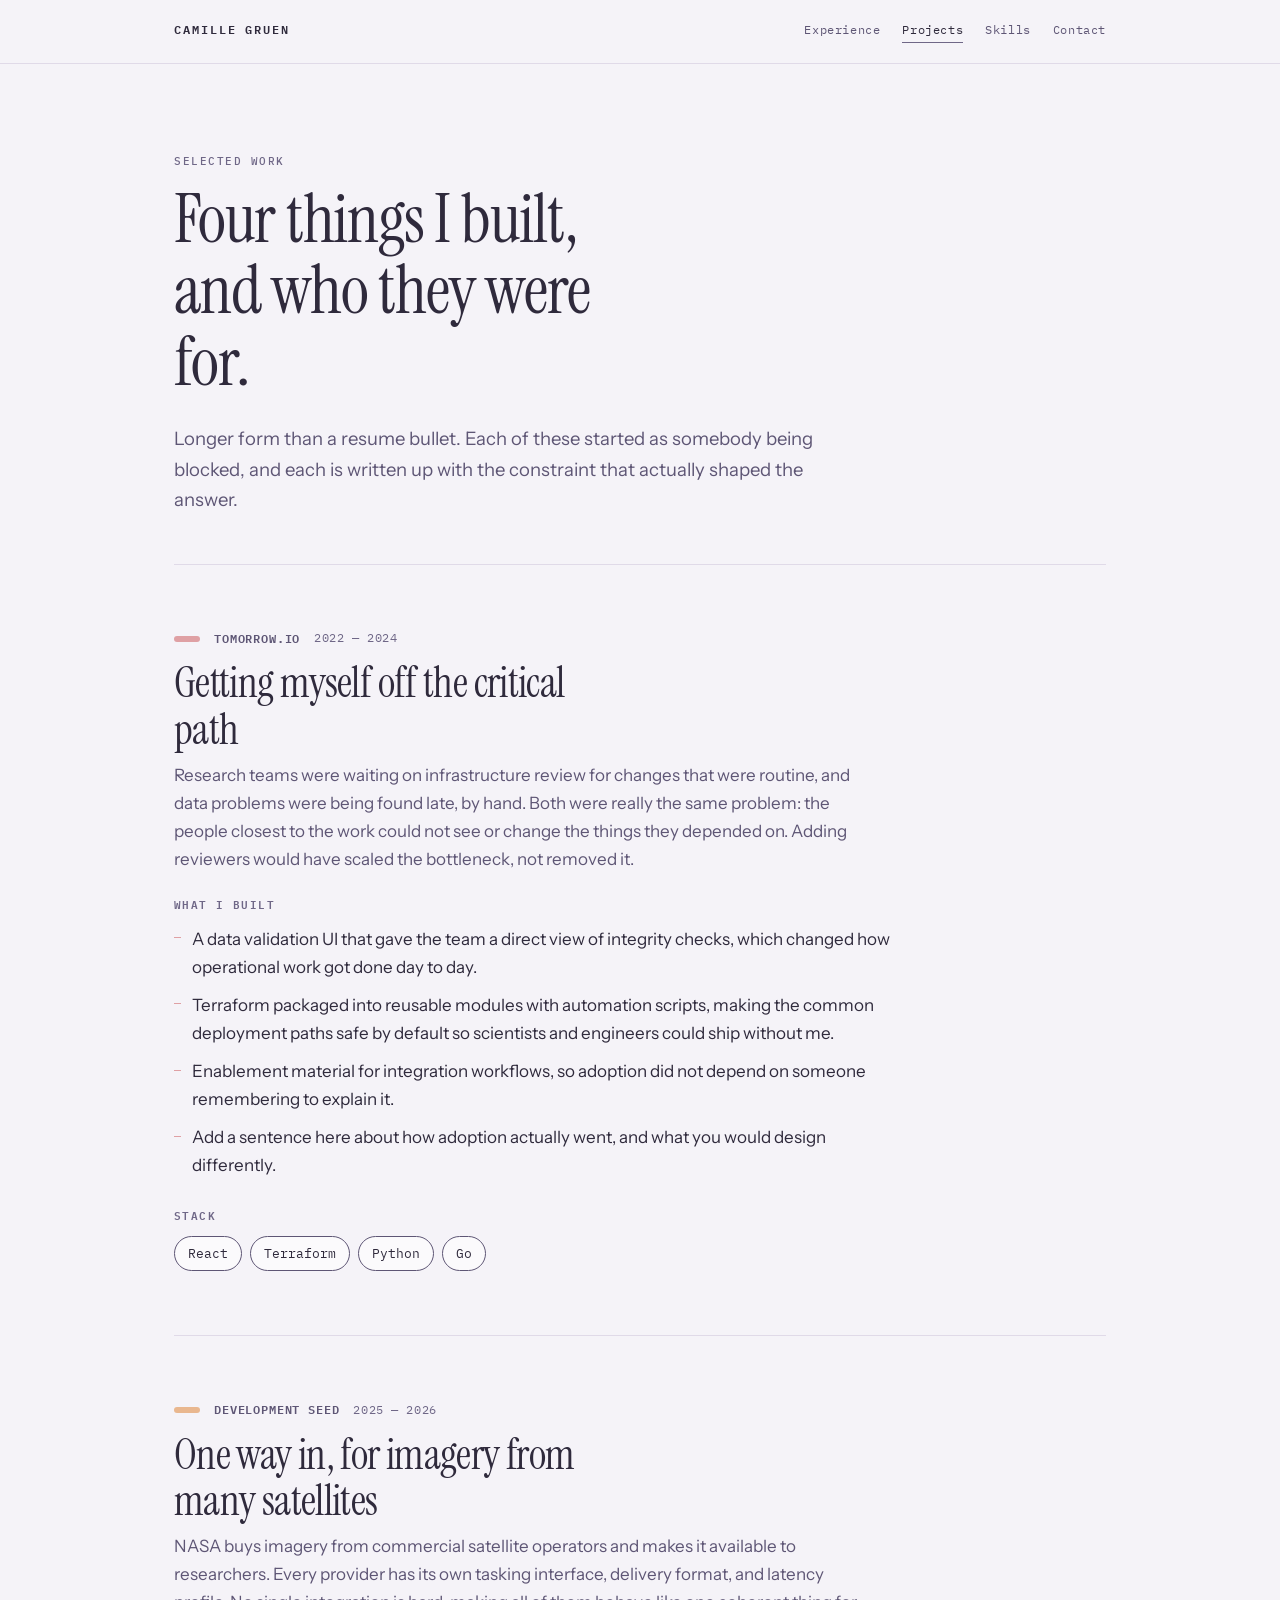
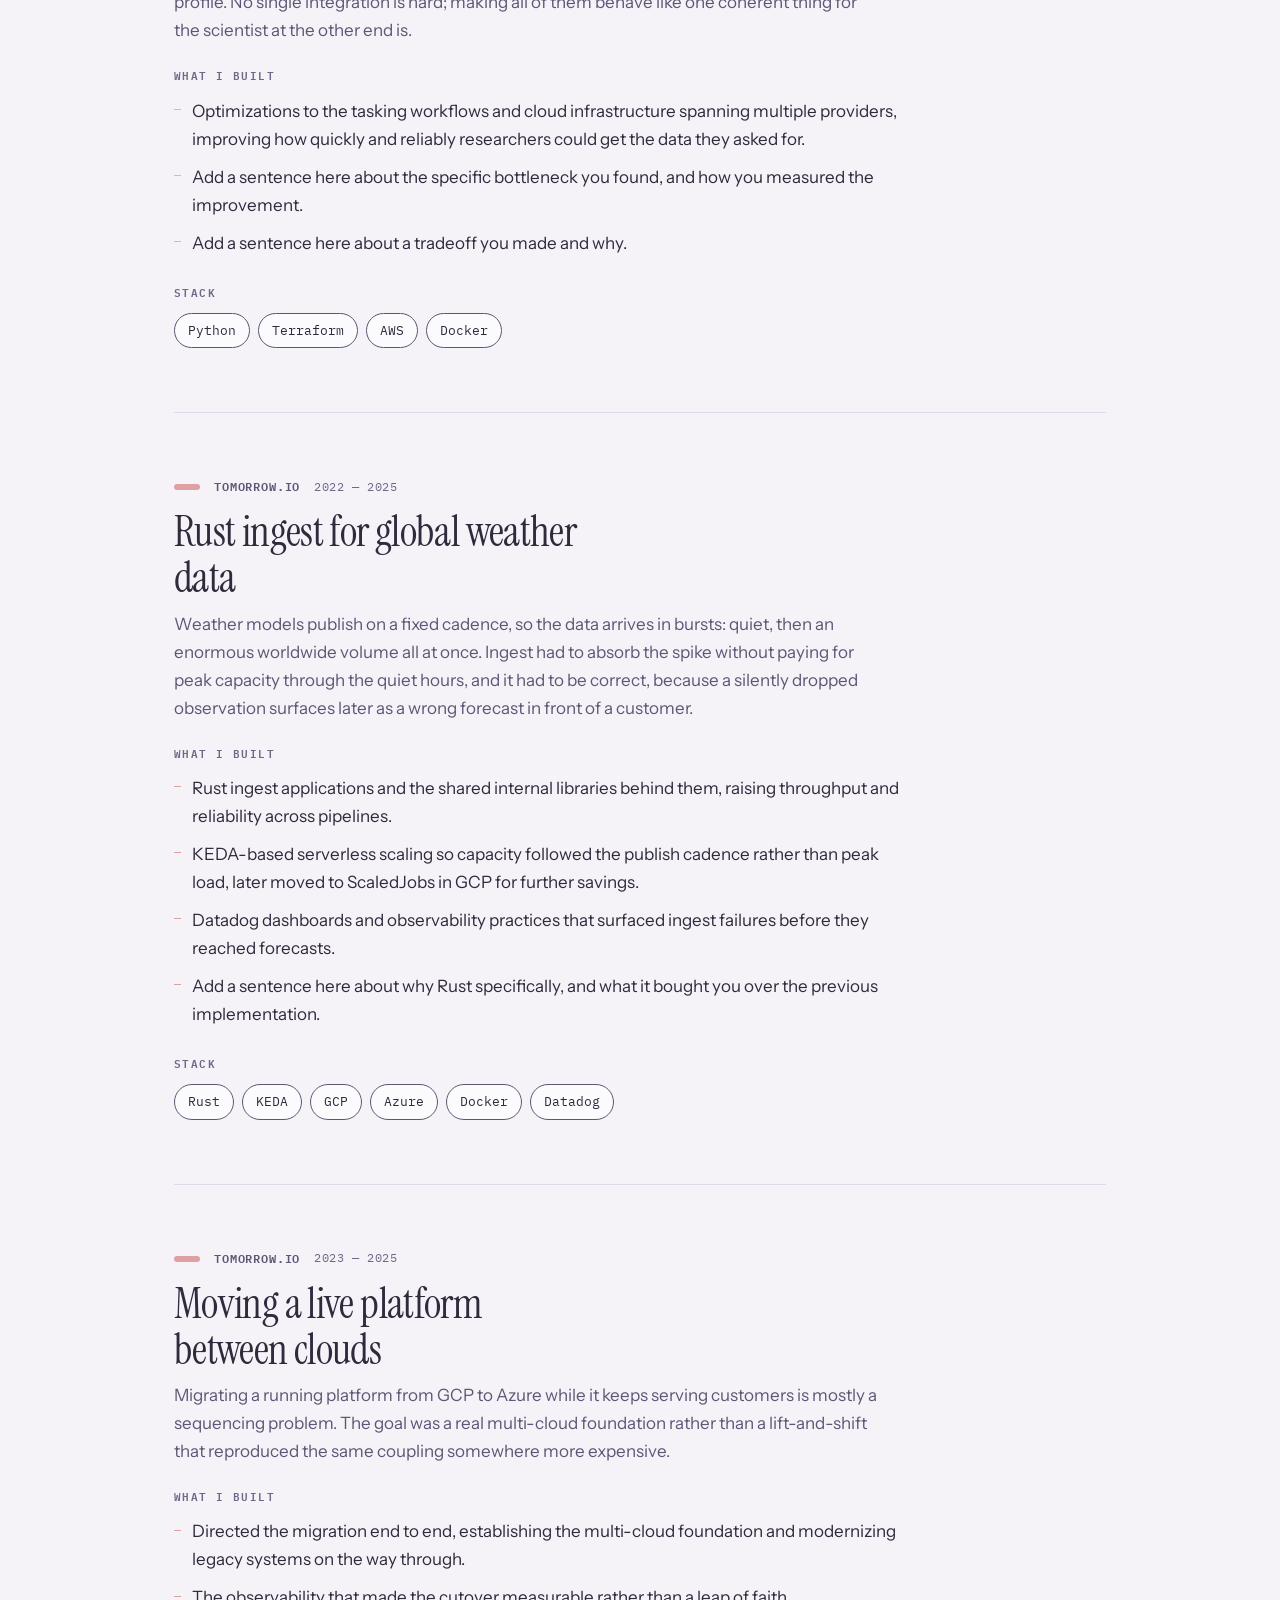
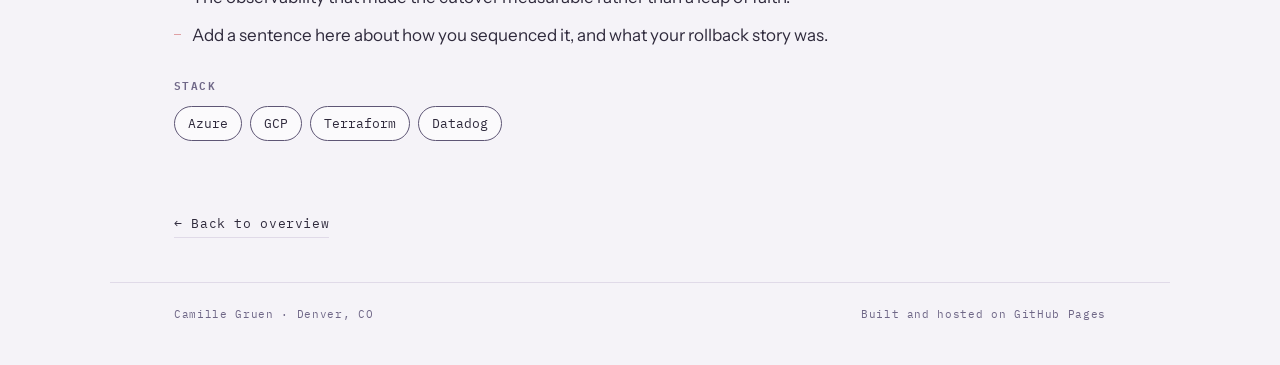
==== projects.html @ 2273c539 "add professional website" ====
<!DOCTYPE html>
<html lang="en">
<head>
<meta charset="utf-8">
<meta name="viewport" content="width=device-width, initial-scale=1">
<title>Selected work — Camille Gruen</title>
<meta name="description" content="Four things I built: internal tools, satellite data access, Rust ingest, and a live multi-cloud migration.">
<meta name="author" content="Camille Gruen">
<meta property="og:title" content="Selected work — Camille Gruen">
<meta property="og:description" content="Four things I built, and who they were for.">
<link rel="preconnect" href="https://fonts.googleapis.com">
<link rel="preconnect" href="https://fonts.gstatic.com" crossorigin>
<link href="https://fonts.googleapis.com/css2?family=IBM+Plex+Mono:wght@400;500;600&family=Instrument+Sans:ital,wght@0,400;0,500;0,600;1,400&family=Instrument+Serif:ital@0;1&display=swap" rel="stylesheet">
<link rel="icon" href="data:image/svg+xml,<svg xmlns='http://www.w3.org/2000/svg' viewBox='0 0 32 32'><rect width='32' height='32' rx='6' fill='%23F5F3F8'/><rect x='5' y='19' width='4' height='8' rx='1.5' fill='%233F4A7E'/><rect x='10' y='15' width='4' height='12' rx='1.5' fill='%237B7FB0'/><rect x='15' y='17' width='4' height='10' rx='1.5' fill='%23B492B8'/><rect x='20' y='9' width='4' height='18' rx='1.5' fill='%23DFA0A4'/><rect x='25' y='5' width='3' height='22' rx='1.5' fill='%23E9B78F'/></svg>">
<link rel="stylesheet" href="style.css">
</head>

<body>
<a class="skip" href="#main">Skip to content</a>

<header class="masthead">
  <div class="wrap">
    <a class="mark" href="index.html">Camille Gruen</a>
    <nav aria-label="Sections">
      <a href="index.html#experience">Experience</a>
      <a href="projects.html" aria-current="page">Projects</a>
      <a href="index.html#skills">Skills</a>
      <a href="index.html#contact">Contact</a>
    </nav>
  </div>
</header>

<main id="main">

  <section class="page-head wrap">
    <p class="eyebrow">Selected work</p>
    <h1>Four things I built, and who they were for.</h1>
    <p class="standfirst">
      Longer form than a resume bullet. Each of these started as somebody being blocked,
      and each is written up with the constraint that actually shaped the answer.
    </p>
  </section>

  <div class="wrap">
    <ol class="projects">

      <li class="project rise" style="--node:var(--r4)">
        <div class="project-top">
          <span class="era" aria-hidden="true"></span>
          <span class="co-name">Tomorrow.io</span>
          <span class="meta" style="margin:0">2022 — 2024</span>
        </div>
        <h2>Getting myself off the critical path</h2>
        <p class="context">
          Research teams were waiting on infrastructure review for changes that were routine, and
          data problems were being found late, by hand. Both were really the same problem: the
          people closest to the work could not see or change the things they depended on. Adding
          reviewers would have scaled the bottleneck, not removed it.
        </p>
        <h3>What I built</h3>
        <ul class="did">
          <li>A data validation UI that gave the team a direct view of integrity checks, which changed how operational work got done day to day.</li>
          <li>Terraform packaged into reusable modules with automation scripts, making the common deployment paths safe by default so scientists and engineers could ship without me.</li>
          <li>Enablement material for integration workflows, so adoption did not depend on someone remembering to explain it.</li>
          <li>Add a sentence here about how adoption actually went, and what you would design differently.</li>
        </ul>
        <h3>Stack</h3>
        <ul class="chips">
          <li>React</li><li>Terraform</li><li>Python</li><li>Go</li>
        </ul>
      </li>

      <li class="project rise" style="--node:var(--r5)">
        <div class="project-top">
          <span class="era" aria-hidden="true"></span>
          <span class="co-name">Development Seed</span>
          <span class="meta" style="margin:0">2025 — 2026</span>
        </div>
        <h2>One way in, for imagery from many satellites</h2>
        <p class="context">
          NASA buys imagery from commercial satellite operators and makes it available to
          researchers. Every provider has its own tasking interface, delivery format, and latency
          profile. No single integration is hard; making all of them behave like one coherent
          thing for the scientist at the other end is.
        </p>
        <h3>What I built</h3>
        <ul class="did">
          <li>Optimizations to the tasking workflows and cloud infrastructure spanning multiple providers, improving how quickly and reliably researchers could get the data they asked for.</li>
          <li>Add a sentence here about the specific bottleneck you found, and how you measured the improvement.</li>
          <li>Add a sentence here about a tradeoff you made and why.</li>
        </ul>
        <h3>Stack</h3>
        <ul class="chips">
          <li>Python</li><li>Terraform</li><li>AWS</li><li>Docker</li>
        </ul>
      </li>

      <li class="project rise" style="--node:var(--r4)">
        <div class="project-top">
          <span class="era" aria-hidden="true"></span>
          <span class="co-name">Tomorrow.io</span>
          <span class="meta" style="margin:0">2022 — 2025</span>
        </div>
        <h2>Rust ingest for global weather data</h2>
        <p class="context">
          Weather models publish on a fixed cadence, so the data arrives in bursts: quiet, then an
          enormous worldwide volume all at once. Ingest had to absorb the spike without paying for
          peak capacity through the quiet hours, and it had to be correct, because a silently
          dropped observation surfaces later as a wrong forecast in front of a customer.
        </p>
        <h3>What I built</h3>
        <ul class="did">
          <li>Rust ingest applications and the shared internal libraries behind them, raising throughput and reliability across pipelines.</li>
          <li>KEDA-based serverless scaling so capacity followed the publish cadence rather than peak load, later moved to ScaledJobs in GCP for further savings.</li>
          <li>Datadog dashboards and observability practices that surfaced ingest failures before they reached forecasts.</li>
          <li>Add a sentence here about why Rust specifically, and what it bought you over the previous implementation.</li>
        </ul>
        <h3>Stack</h3>
        <ul class="chips">
          <li>Rust</li><li>KEDA</li><li>GCP</li><li>Azure</li><li>Docker</li><li>Datadog</li>
        </ul>
      </li>

      <li class="project rise" style="--node:var(--r4)">
        <div class="project-top">
          <span class="era" aria-hidden="true"></span>
          <span class="co-name">Tomorrow.io</span>
          <span class="meta" style="margin:0">2023 — 2025</span>
        </div>
        <h2>Moving a live platform between clouds</h2>
        <p class="context">
          Migrating a running platform from GCP to Azure while it keeps serving customers is
          mostly a sequencing problem. The goal was a real multi-cloud foundation rather than a
          lift-and-shift that reproduced the same coupling somewhere more expensive.
        </p>
        <h3>What I built</h3>
        <ul class="did">
          <li>Directed the migration end to end, establishing the multi-cloud foundation and modernizing legacy systems on the way through.</li>
          <li>The observability that made the cutover measurable rather than a leap of faith.</li>
          <li>Add a sentence here about how you sequenced it, and what your rollback story was.</li>
        </ul>
        <h3>Stack</h3>
        <ul class="chips">
          <li>Azure</li><li>GCP</li><li>Terraform</li><li>Datadog</li>
        </ul>
      </li>

    </ol>
  </div>

  <div class="wrap">
    <a class="backlink" href="index.html">&larr; Back to overview</a>
  </div>

</main>

<footer class="wrap colophon">
  <span>Camille Gruen · Denver, CO</span>
  <span>Built and hosted on GitHub Pages</span>
</footer>

<script>
(function () {
  var reduce = window.matchMedia('(prefers-reduced-motion: reduce)').matches;
  var items = document.querySelectorAll('.rise');
  if (reduce || !('IntersectionObserver' in window)) {
    items.forEach(function (el) { el.classList.add('in'); });
    return;
  }
  var io = new IntersectionObserver(function (entries) {
    entries.forEach(function (entry) {
      if (entry.isIntersecting) {
        entry.target.classList.add('in');
        io.unobserve(entry.target);
      }
    });
  }, { rootMargin: '0px 0px -8% 0px', threshold: 0.05 });
  items.forEach(function (el) { io.observe(el); });
})();
</script>
</body>
</html>
---- style.css ----
/* Camille Gruen — shared styles
   Palette: Earth's limb at dawn from orbit. Indigo → periwinkle → mauve → rose → haze.
   The ramp still encodes era: r1 is 2018, r5 is now. */

:root{
  --paper:      #F5F3F8;
  --paper-lift: #FBFAFC;
  --tint:       #F1E9EF;
  --ink:        #2F2A3C;
  --ink-2:      #5E5675;
  --ink-3:      #6F6787;
  --rule:       #E0DAE8;
  --accent:     #B0688A;

  --r1: #3F4A7E;
  --r2: #7B7FB0;
  --r3: #B492B8;
  --r4: #DFA0A4;
  --r5: #E9B78F;

  --display: "Instrument Serif", Georgia, serif;
  --body:    "Instrument Sans", ui-sans-serif, system-ui, sans-serif;
  --mono:    "IBM Plex Mono", ui-monospace, "SF Mono", monospace;

  --gut: clamp(20px, 5vw, 64px);
  --maxw: 1060px;
}

*,*::before,*::after{ box-sizing:border-box; }
html{ -webkit-text-size-adjust:100%; scroll-behavior:smooth; }

body{
  margin:0;
  background:var(--paper);
  color:var(--ink);
  font-family:var(--body);
  font-size:clamp(15px,0.55vw + 13.5px,17px);
  line-height:1.65;
  -webkit-font-smoothing:antialiased;
}

a{ color:inherit; }

.wrap{
  max-width:var(--maxw);
  margin:0 auto;
  padding-inline:var(--gut);
}

.eyebrow{
  font-family:var(--mono);
  font-size:11px;
  font-weight:500;
  letter-spacing:.14em;
  text-transform:uppercase;
  color:var(--ink-3);
  margin:0;
}

/* ── Masthead ─────────────────────────────────── */
.masthead{ border-bottom:1px solid var(--rule); }
.masthead .wrap{
  display:flex;
  flex-wrap:wrap;
  gap:8px 24px;
  align-items:baseline;
  justify-content:space-between;
  padding-block:20px;
}
.mark{
  font-family:var(--mono);
  font-size:12px;
  font-weight:600;
  letter-spacing:.16em;
  text-transform:uppercase;
  text-decoration:none;
}
.masthead nav{
  display:flex;
  gap:22px;
  font-family:var(--mono);
  font-size:12px;
  letter-spacing:.05em;
}
.masthead nav a{
  color:var(--ink-2);
  text-decoration:none;
  padding-bottom:2px;
  border-bottom:1px solid transparent;
  transition:color .15s, border-color .15s;
}
.masthead nav a:hover,
.masthead nav a:focus-visible{ color:var(--ink); border-bottom-color:var(--accent); }
.masthead nav a[aria-current="page"]{ color:var(--ink); border-bottom-color:var(--ink-3); }

/* ── Hero ─────────────────────────────────────── */
.hero{ padding-block:clamp(48px,9vw,100px) clamp(36px,6vw,60px); }

.available{
  display:inline-flex;
  align-items:center;
  gap:9px;
  font-family:var(--mono);
  font-size:11.5px;
  letter-spacing:.09em;
  text-transform:uppercase;
  color:var(--ink-2);
  background:var(--paper-lift);
  border:1px solid var(--rule);
  border-radius:100px;
  padding:6px 14px 6px 11px;
  margin:0 0 26px;
}
.available .dot{
  width:7px; height:7px;
  border-radius:50%;
  background:var(--accent);
  flex:none;
}

.hero h1{
  font-family:var(--display);
  font-weight:400;
  font-size:clamp(38px,7vw,76px);
  line-height:1.04;
  letter-spacing:-.018em;
  margin:0;
  max-width:15ch;
  text-wrap:balance;
}
.hero h1 em{ font-style:italic; }

.standfirst{
  margin:26px 0 0;
  max-width:56ch;
  font-size:clamp(16px,0.6vw + 14.6px,18.5px);
  color:var(--ink-2);
}
.standfirst strong{ color:var(--ink); font-weight:600; }

/* ── Speaking billing ─────────────────────────── */
.billing{
  margin-top:clamp(40px,6vw,64px);
  background:var(--tint);
  border-radius:14px;
  padding:clamp(24px,3.4vw,38px);
  display:grid;
  grid-template-columns:1fr auto;
  gap:28px 40px;
  align-items:start;
}
.billing-main{ min-width:0; }
.billing .eyebrow{ color:var(--accent); margin-bottom:14px; }

.billing h2{
  font-family:var(--display);
  font-weight:400;
  font-size:clamp(26px,3.1vw,38px);
  line-height:1.14;
  letter-spacing:-.012em;
  margin:0 0 10px;
  max-width:24ch;
}
.billing .where{
  font-family:var(--mono);
  font-size:12px;
  letter-spacing:.05em;
  color:var(--ink-2);
  margin:0;
}
.billing .conf-link{
  display:inline-block;
  margin-top:16px;
  font-family:var(--mono);
  font-size:12.5px;
  letter-spacing:.04em;
  text-decoration:none;
  border-bottom:1px solid rgba(176,104,138,.45);
  padding-bottom:3px;
  transition:border-color .15s;
}
.billing .conf-link:hover,
.billing .conf-link:focus-visible{ border-bottom-color:var(--accent); }

.billing-date{
  text-align:right;
  border-left:1px solid rgba(176,104,138,.28);
  padding-left:36px;
}
.billing-date .day{
  font-family:var(--display);
  font-size:clamp(34px,4.4vw,54px);
  line-height:1;
  letter-spacing:-.02em;
  display:block;
}
.billing-date .mon{
  font-family:var(--mono);
  font-size:11.5px;
  letter-spacing:.14em;
  text-transform:uppercase;
  color:var(--ink-2);
  display:block;
  margin-top:9px;
}

@media (max-width:720px){
  .billing{ grid-template-columns:1fr; }
  .billing-date{
    text-align:left;
    border-left:0;
    border-top:1px solid rgba(176,104,138,.28);
    padding-left:0;
    padding-top:22px;
  }
}

/* ── Sections ─────────────────────────────────── */
.section{
  padding-block:clamp(46px,7vw,84px);
  border-top:1px solid var(--rule);
}
.section-label{
  font-family:var(--mono);
  font-size:11px;
  font-weight:600;
  letter-spacing:.16em;
  text-transform:uppercase;
  color:var(--ink-2);
  margin:0 0 clamp(28px,4vw,44px);
  display:flex;
  align-items:center;
  gap:10px;
}
.section-label::before{
  content:"";
  width:8px; height:8px;
  border-radius:50%;
  background:var(--accent);
  flex:none;
}

/* ── Experience ───────────────────────────────── */
.roles{ list-style:none; margin:0; padding:0; }

.role{
  position:relative;
  padding-left:34px;
  padding-bottom:clamp(34px,5vw,54px);
}
.role::before{
  content:"";
  position:absolute;
  left:5px; top:13px; bottom:0;
  width:1px;
  background:var(--rule);
}
.role:last-child{ padding-bottom:0; }
.role:last-child::before{ display:none; }
.role::after{
  content:"";
  position:absolute;
  left:0; top:8px;
  width:11px; height:11px;
  border-radius:50%;
  background:var(--node,var(--ink));
}

.role-top{
  display:flex;
  flex-wrap:wrap;
  align-items:baseline;
  gap:2px 14px;
  margin-bottom:3px;
}
.role h3{
  font-family:var(--display);
  font-weight:400;
  font-size:clamp(23px,1.7vw + 18px,32px);
  letter-spacing:-.01em;
  line-height:1.15;
  margin:0;
}
.co-name{
  font-family:var(--mono);
  font-size:12px;
  font-weight:600;
  letter-spacing:.07em;
  text-transform:uppercase;
  color:var(--ink-2);
}
.meta{
  font-family:var(--mono);
  font-size:11.5px;
  letter-spacing:.05em;
  color:var(--ink-3);
  margin:0 0 13px;
}
.about{
  margin:0 0 17px;
  max-width:62ch;
  font-size:15px;
  color:var(--ink-2);
  font-style:italic;
}
.role ul{ margin:0; padding:0; list-style:none; max-width:66ch; }
.role ul li{
  position:relative;
  padding-left:18px;
  margin-bottom:10px;
}
.role ul li::before{
  content:"";
  position:absolute;
  left:0; top:.72em;
  width:7px; height:1px;
  background:var(--node,var(--ink-3));
}

.promo{
  display:flex;
  align-items:center;
  gap:12px;
  margin:26px 0 20px;
  font-family:var(--mono);
  font-size:11px;
  letter-spacing:.11em;
  text-transform:uppercase;
  color:var(--ink-2);
}
.promo::after{ content:""; flex:1; height:1px; background:var(--rule); }
.promo .arrow{ color:var(--accent); font-size:13px; line-height:1; }

.subrole h4{
  font-family:var(--display);
  font-weight:400;
  font-size:20px;
  margin:0 0 2px;
}

/* ── Skills ───────────────────────────────────── */
.tier + .tier{ margin-top:34px; }
.tier-name{
  font-family:var(--mono);
  font-size:11px;
  letter-spacing:.12em;
  text-transform:uppercase;
  color:var(--ink-3);
  margin:0 0 15px;
}
.chips{ display:flex; flex-wrap:wrap; gap:8px; list-style:none; margin:0; padding:0; }
.chips li{
  font-family:var(--mono);
  font-size:13px;
  padding:6px 13px;
  border-radius:100px;
  border:1px solid var(--ink-2);
  background:var(--paper-lift);
}
.chips.soft li{
  border-color:var(--rule);
  color:var(--ink-2);
  background:transparent;
}

/* ── Facts ────────────────────────────────────── */
.facts{
  display:grid;
  grid-template-columns:repeat(auto-fit,minmax(230px,1fr));
  gap:clamp(28px,4vw,48px);
}
.fact h3{
  font-family:var(--mono);
  font-size:11px;
  font-weight:600;
  letter-spacing:.12em;
  text-transform:uppercase;
  color:var(--ink-3);
  margin:0 0 11px;
}
.fact p{ margin:0 0 4px; }
.fact .sub{ color:var(--ink-2); font-size:14.5px; }

/* ── Contact ──────────────────────────────────── */
.contact h2{
  font-family:var(--display);
  font-weight:400;
  font-size:clamp(30px,4.4vw,50px);
  letter-spacing:-.015em;
  line-height:1.1;
  margin:0 0 28px;
  max-width:17ch;
}
.links{ display:flex; flex-wrap:wrap; gap:12px 30px; list-style:none; margin:0; padding:0; }
.links a{
  font-family:var(--mono);
  font-size:14px;
  text-decoration:none;
  border-bottom:1px solid var(--rule);
  padding-bottom:3px;
  transition:border-color .15s;
}
.links a:hover,
.links a:focus-visible{ border-bottom-color:var(--accent); }

.colophon{
  border-top:1px solid var(--rule);
  padding-block:22px 42px;
  font-family:var(--mono);
  font-size:11px;
  letter-spacing:.06em;
  color:var(--ink-3);
  display:flex;
  flex-wrap:wrap;
  gap:6px 20px;
  justify-content:space-between;
}

/* ── Projects page ────────────────────────────── */
.page-head{ padding-block:clamp(44px,8vw,88px) clamp(28px,4vw,48px); }
.page-head h1{
  font-family:var(--display);
  font-weight:400;
  font-size:clamp(38px,6.4vw,68px);
  line-height:1.05;
  letter-spacing:-.018em;
  margin:14px 0 0;
  max-width:16ch;
}

.projects{ list-style:none; margin:0; padding:0; }

.project{
  padding-block:clamp(40px,5.5vw,64px);
  border-top:1px solid var(--rule);
}
.project-top{
  display:flex;
  flex-wrap:wrap;
  align-items:center;
  gap:8px 14px;
  margin-bottom:12px;
}
.project .era{
  width:26px; height:6px;
  border-radius:3px;
  background:var(--node,var(--ink-3));
  flex:none;
}
.project h2{
  font-family:var(--display);
  font-weight:400;
  font-size:clamp(26px,2.6vw + 16px,42px);
  line-height:1.1;
  letter-spacing:-.015em;
  margin:0 0 8px;
  max-width:22ch;
}
.project .context{
  margin:0 0 22px;
  max-width:64ch;
  color:var(--ink-2);
}
.project h3{
  font-family:var(--mono);
  font-size:11px;
  font-weight:600;
  letter-spacing:.13em;
  text-transform:uppercase;
  color:var(--ink-3);
  margin:0 0 12px;
}
.project ul.did{ list-style:none; margin:0 0 26px; padding:0; max-width:66ch; }
.project ul.did li{
  position:relative;
  padding-left:18px;
  margin-bottom:10px;
}
.project ul.did li::before{
  content:"";
  position:absolute;
  left:0; top:.72em;
  width:7px; height:1px;
  background:var(--node,var(--ink-3));
}

.backlink{
  display:inline-block;
  font-family:var(--mono);
  font-size:12.5px;
  letter-spacing:.05em;
  text-decoration:none;
  border-bottom:1px solid var(--rule);
  padding-bottom:3px;
  margin-block:8px 44px;
  transition:border-color .15s;
}
.backlink:hover,
.backlink:focus-visible{ border-bottom-color:var(--accent); }

/* ── Accessibility & motion ───────────────────── */
:focus-visible{ outline:2px solid var(--accent); outline-offset:3px; }

.skip{
  position:absolute; left:-9999px;
  background:var(--ink); color:var(--paper);
  font-family:var(--mono); font-size:13px;
  padding:10px 16px; border-radius:6px; z-index:10;
}
.skip:focus{ left:var(--gut); top:10px; }

.rise{ opacity:0; transform:translateY(14px); }
.rise.in{ opacity:1; transform:none; transition:opacity .6s ease, transform .6s ease; }

@media (prefers-reduced-motion: reduce){
  html{ scroll-behavior:auto; }
  *,*::before,*::after{ animation:none !important; transition:none !important; }
  .rise{ opacity:1 !important; transform:none !important; }
}

@media print{
  .masthead nav, .available, .backlink{ display:none; }
  body{ background:#fff; font-size:11pt; }
  .section, .project{ break-inside:avoid; }
}
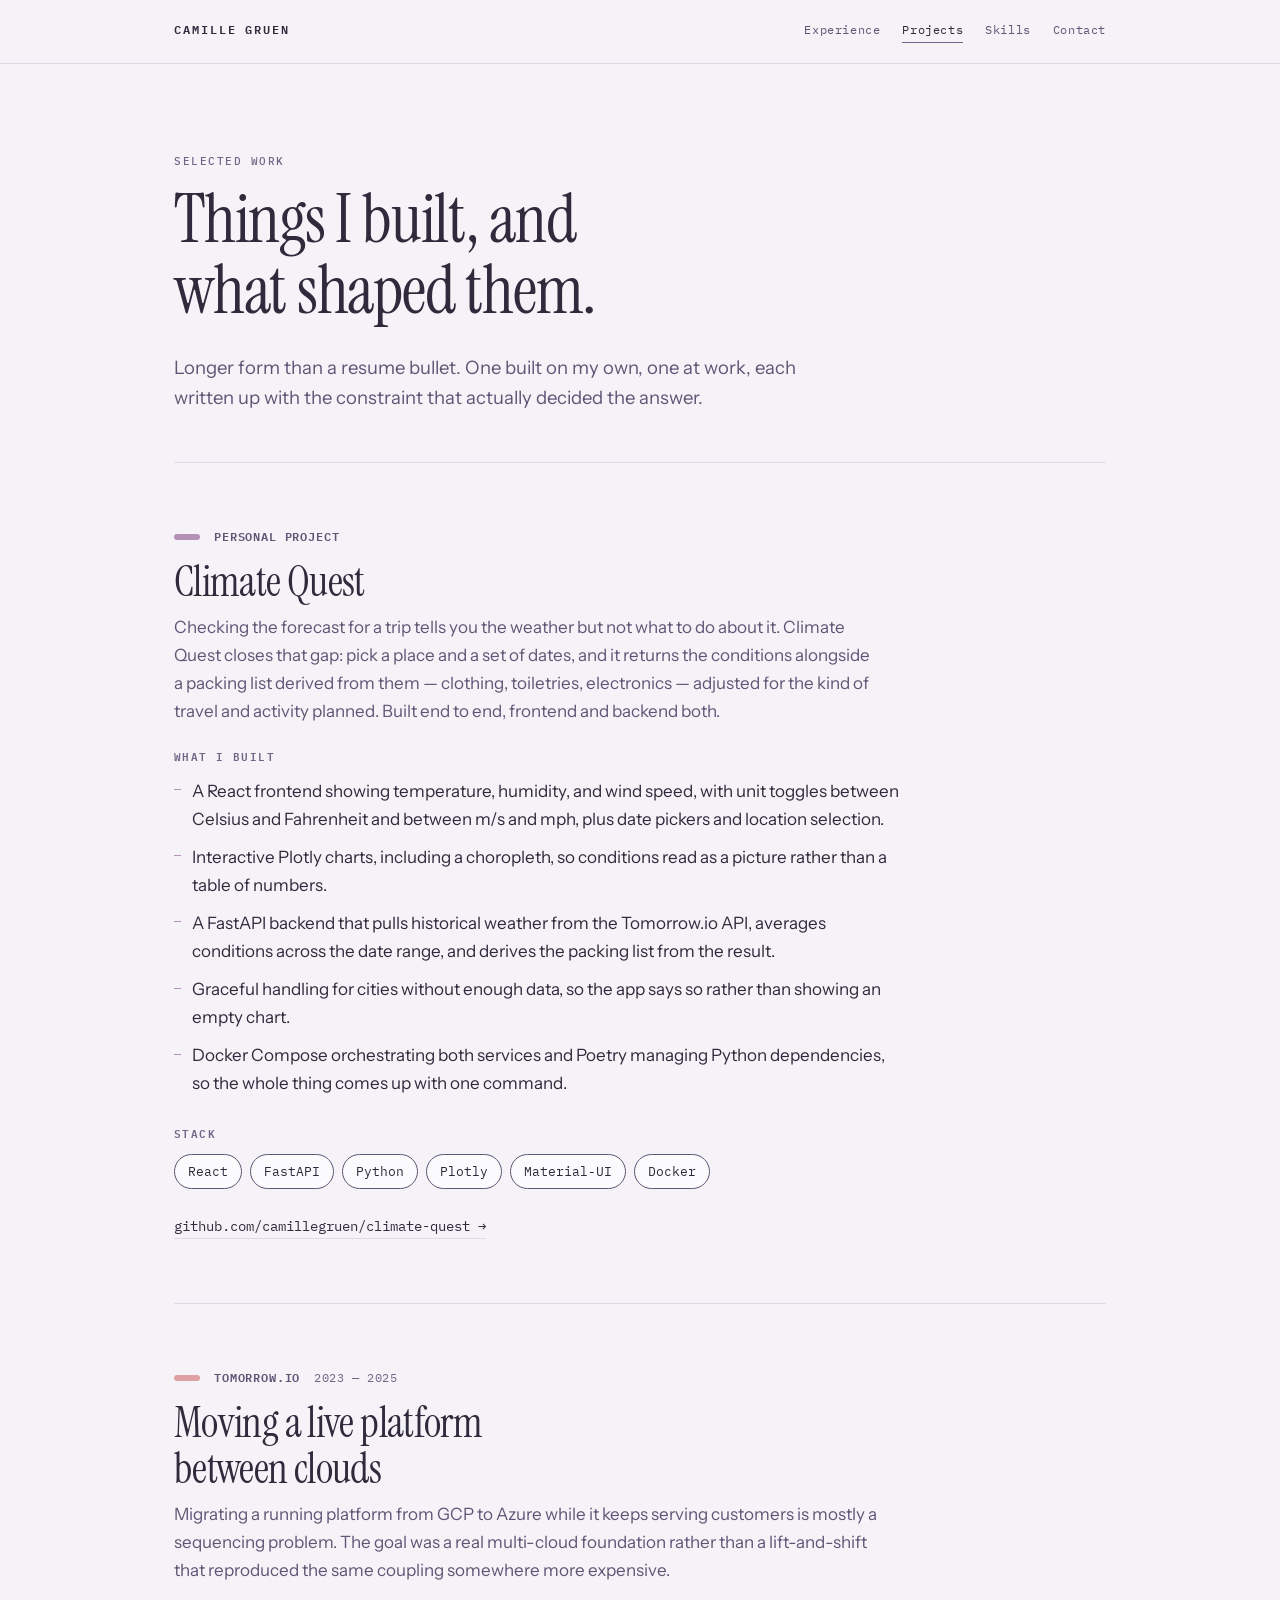
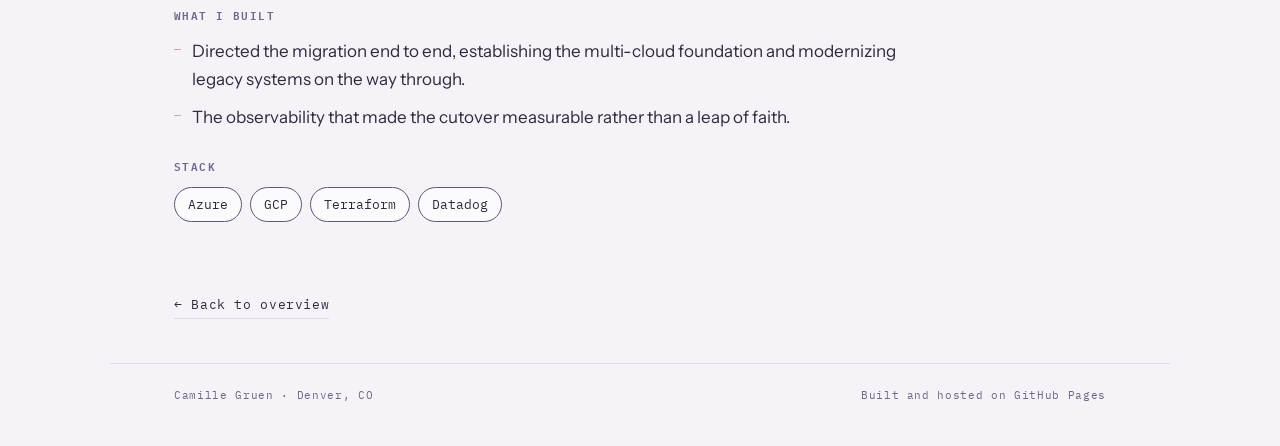
==== commit fe69216e: "update projects" ====
--- a/projects.html
+++ b/projects.html
@@ -4,14 +4,14 @@
 <meta charset="utf-8">
 <meta name="viewport" content="width=device-width, initial-scale=1">
 <title>Selected work — Camille Gruen</title>
-<meta name="description" content="Four things I built: internal tools, satellite data access, Rust ingest, and a live multi-cloud migration.">
+<meta name="description" content="Two things I built: a weather and travel-planning app, and a live multi-cloud migration.">
 <meta name="author" content="Camille Gruen">
 <meta property="og:title" content="Selected work — Camille Gruen">
-<meta property="og:description" content="Four things I built, and who they were for.">
+<meta property="og:description" content="Two things I built, and what shaped them.">
 <link rel="preconnect" href="https://fonts.googleapis.com">
 <link rel="preconnect" href="https://fonts.gstatic.com" crossorigin>
 <link href="https://fonts.googleapis.com/css2?family=IBM+Plex+Mono:wght@400;500;600&family=Instrument+Sans:ital,wght@0,400;0,500;0,600;1,400&family=Instrument+Serif:ital@0;1&display=swap" rel="stylesheet">
-<link rel="icon" href="data:image/svg+xml,<svg xmlns='http://www.w3.org/2000/svg' viewBox='0 0 32 32'><rect width='32' height='32' rx='6' fill='%23F5F3F8'/><rect x='5' y='19' width='4' height='8' rx='1.5' fill='%233F4A7E'/><rect x='10' y='15' width='4' height='12' rx='1.5' fill='%237B7FB0'/><rect x='15' y='17' width='4' height='10' rx='1.5' fill='%23B492B8'/><rect x='20' y='9' width='4' height='18' rx='1.5' fill='%23DFA0A4'/><rect x='25' y='5' width='3' height='22' rx='1.5' fill='%23E9B78F'/></svg>">
+<link rel="icon" href="favicon.svg" type="image/svg+xml">
 <link rel="stylesheet" href="style.css">
 </head>
 
@@ -34,90 +34,43 @@
 
   <section class="page-head wrap">
     <p class="eyebrow">Selected work</p>
-    <h1>Four things I built, and who they were for.</h1>
+    <h1>Things I built, and what shaped them.</h1>
     <p class="standfirst">
-      Longer form than a resume bullet. Each of these started as somebody being blocked,
-      and each is written up with the constraint that actually shaped the answer.
+      Longer form than a resume bullet. One built on my own, one at work, each written up
+      with the constraint that actually decided the answer.
     </p>
   </section>
 
   <div class="wrap">
     <ol class="projects">
 
-      <li class="project rise" style="--node:var(--r4)">
+      <li class="project rise" style="--node:var(--r3)">
         <div class="project-top">
           <span class="era" aria-hidden="true"></span>
-          <span class="co-name">Tomorrow.io</span>
-          <span class="meta" style="margin:0">2022 — 2024</span>
+          <span class="co-name">Personal project</span>
         </div>
-        <h2>Getting myself off the critical path</h2>
+        <h2>Climate Quest</h2>
         <p class="context">
-          Research teams were waiting on infrastructure review for changes that were routine, and
-          data problems were being found late, by hand. Both were really the same problem: the
-          people closest to the work could not see or change the things they depended on. Adding
-          reviewers would have scaled the bottleneck, not removed it.
+          Checking the forecast for a trip tells you the weather but not what to do about it.
+          Climate Quest closes that gap: pick a place and a set of dates, and it returns the
+          conditions alongside a packing list derived from them &mdash; clothing, toiletries,
+          electronics &mdash; adjusted for the kind of travel and activity planned. Built end
+          to end, frontend and backend both.
         </p>
         <h3>What I built</h3>
         <ul class="did">
-          <li>A data validation UI that gave the team a direct view of integrity checks, which changed how operational work got done day to day.</li>
-          <li>Terraform packaged into reusable modules with automation scripts, making the common deployment paths safe by default so scientists and engineers could ship without me.</li>
-          <li>Enablement material for integration workflows, so adoption did not depend on someone remembering to explain it.</li>
-          <li>Add a sentence here about how adoption actually went, and what you would design differently.</li>
+          <li>A React frontend showing temperature, humidity, and wind speed, with unit toggles between Celsius and Fahrenheit and between m/s and mph, plus date pickers and location selection.</li>
+          <li>Interactive Plotly charts, including a choropleth, so conditions read as a picture rather than a table of numbers.</li>
+          <li>A FastAPI backend that pulls historical weather from the Tomorrow.io API, averages conditions across the date range, and derives the packing list from the result.</li>
+          <li>Graceful handling for cities without enough data, so the app says so rather than showing an empty chart.</li>
+          <li>Docker Compose orchestrating both services and Poetry managing Python dependencies, so the whole thing comes up with one command.</li>
         </ul>
         <h3>Stack</h3>
         <ul class="chips">
-          <li>React</li><li>Terraform</li><li>Python</li><li>Go</li>
+          <li>React</li><li>FastAPI</li><li>Python</li><li>Plotly</li><li>Material-UI</li><li>Docker</li>
         </ul>
-      </li>
-
-      <li class="project rise" style="--node:var(--r5)">
-        <div class="project-top">
-          <span class="era" aria-hidden="true"></span>
-          <span class="co-name">Development Seed</span>
-          <span class="meta" style="margin:0">2025 — 2026</span>
-        </div>
-        <h2>One way in, for imagery from many satellites</h2>
-        <p class="context">
-          NASA buys imagery from commercial satellite operators and makes it available to
-          researchers. Every provider has its own tasking interface, delivery format, and latency
-          profile. No single integration is hard; making all of them behave like one coherent
-          thing for the scientist at the other end is.
-        </p>
-        <h3>What I built</h3>
-        <ul class="did">
-          <li>Optimizations to the tasking workflows and cloud infrastructure spanning multiple providers, improving how quickly and reliably researchers could get the data they asked for.</li>
-          <li>Add a sentence here about the specific bottleneck you found, and how you measured the improvement.</li>
-          <li>Add a sentence here about a tradeoff you made and why.</li>
-        </ul>
-        <h3>Stack</h3>
-        <ul class="chips">
-          <li>Python</li><li>Terraform</li><li>AWS</li><li>Docker</li>
-        </ul>
-      </li>
-
-      <li class="project rise" style="--node:var(--r4)">
-        <div class="project-top">
-          <span class="era" aria-hidden="true"></span>
-          <span class="co-name">Tomorrow.io</span>
-          <span class="meta" style="margin:0">2022 — 2025</span>
-        </div>
-        <h2>Rust ingest for global weather data</h2>
-        <p class="context">
-          Weather models publish on a fixed cadence, so the data arrives in bursts: quiet, then an
-          enormous worldwide volume all at once. Ingest had to absorb the spike without paying for
-          peak capacity through the quiet hours, and it had to be correct, because a silently
-          dropped observation surfaces later as a wrong forecast in front of a customer.
-        </p>
-        <h3>What I built</h3>
-        <ul class="did">
-          <li>Rust ingest applications and the shared internal libraries behind them, raising throughput and reliability across pipelines.</li>
-          <li>KEDA-based serverless scaling so capacity followed the publish cadence rather than peak load, later moved to ScaledJobs in GCP for further savings.</li>
-          <li>Datadog dashboards and observability practices that surfaced ingest failures before they reached forecasts.</li>
-          <li>Add a sentence here about why Rust specifically, and what it bought you over the previous implementation.</li>
-        </ul>
-        <h3>Stack</h3>
-        <ul class="chips">
-          <li>Rust</li><li>KEDA</li><li>GCP</li><li>Azure</li><li>Docker</li><li>Datadog</li>
+        <ul class="links" style="margin-top:22px">
+          <li><a href="https://github.com/camillegruen/climate-quest">github.com/camillegruen/climate-quest &rarr;</a></li>
         </ul>
       </li>
 
@@ -137,7 +90,7 @@
         <ul class="did">
           <li>Directed the migration end to end, establishing the multi-cloud foundation and modernizing legacy systems on the way through.</li>
           <li>The observability that made the cutover measurable rather than a leap of faith.</li>
-          <li>Add a sentence here about how you sequenced it, and what your rollback story was.</li>
+          <!-- <li>Add a sentence here about how you sequenced it, and what your rollback story was.</li> -->
         </ul>
         <h3>Stack</h3>
         <ul class="chips">
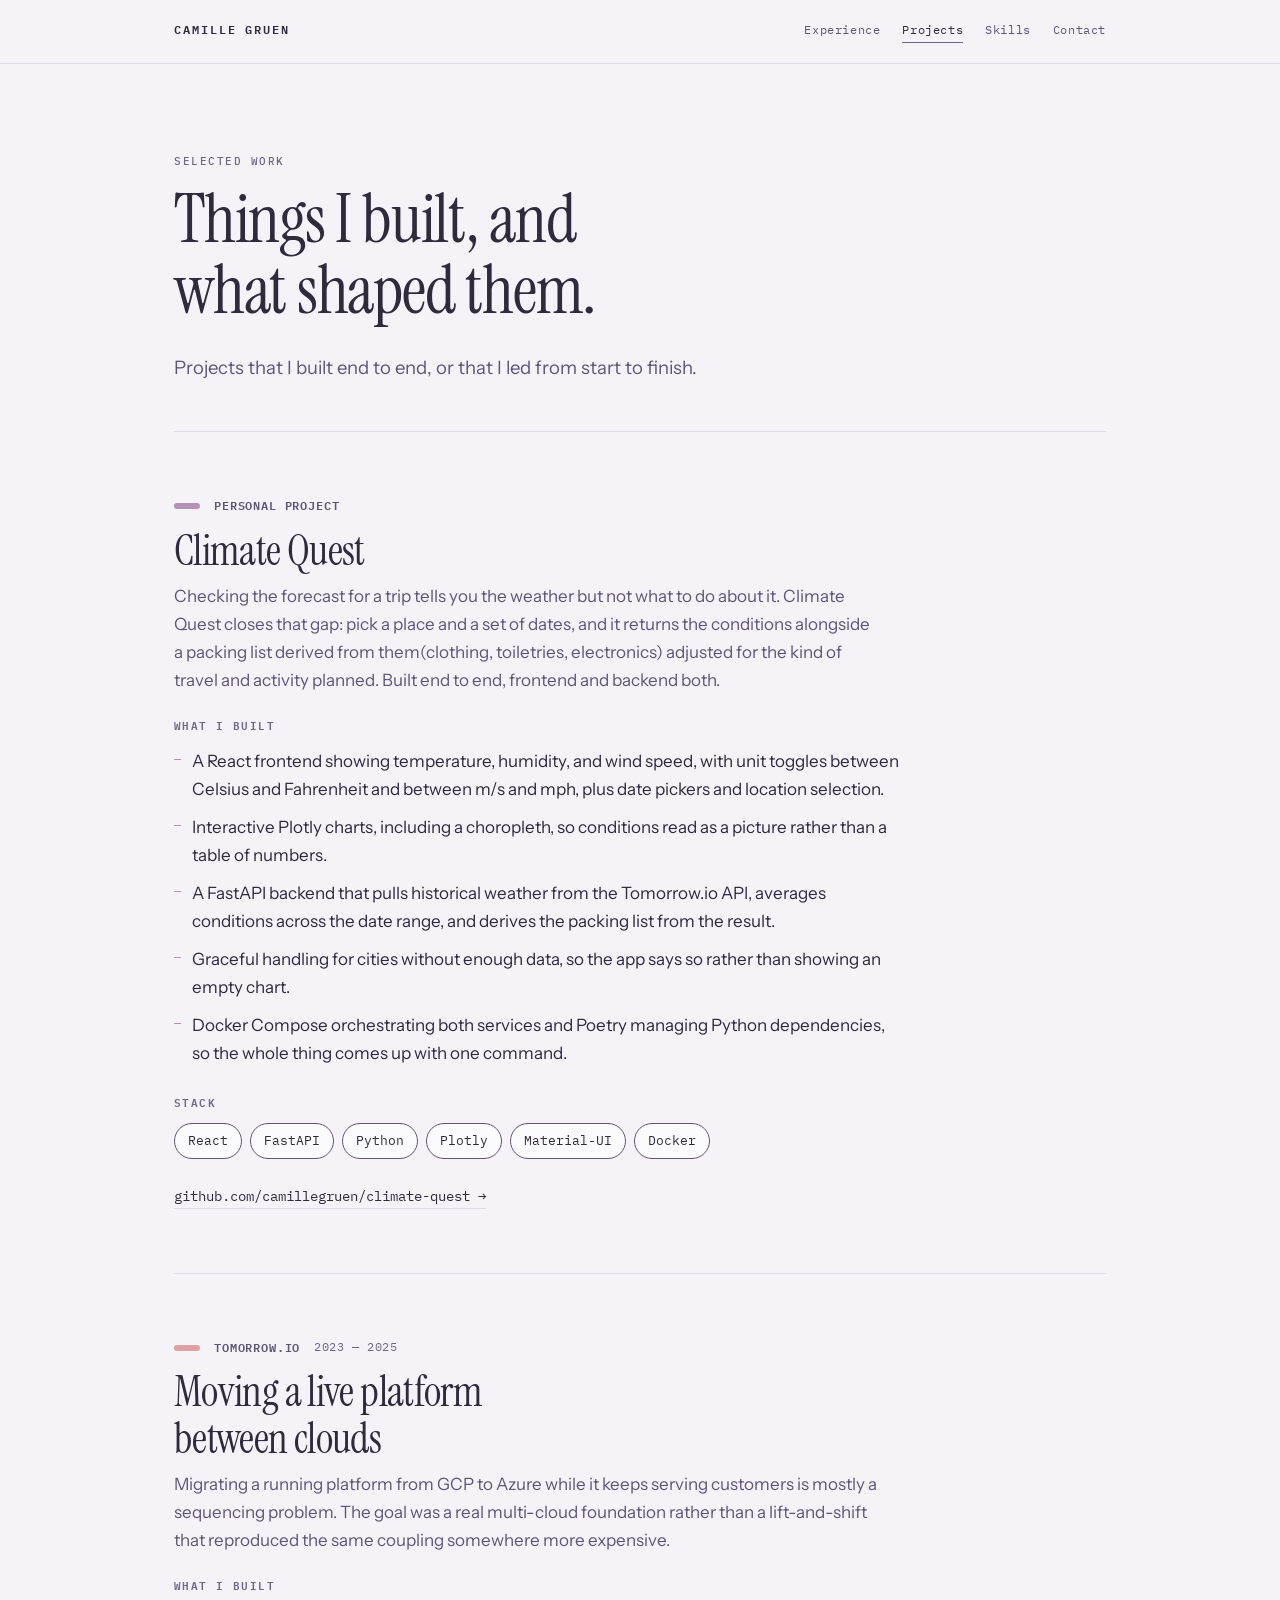
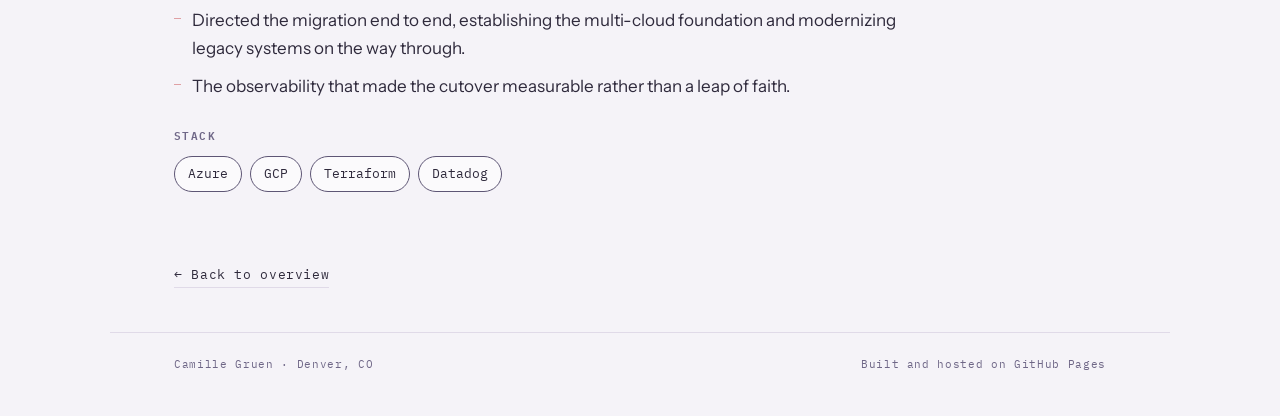
==== commit 6782bdf9: "update projects" ====
--- a/projects.html
+++ b/projects.html
@@ -36,8 +36,8 @@
     <p class="eyebrow">Selected work</p>
     <h1>Things I built, and what shaped them.</h1>
     <p class="standfirst">
-      Longer form than a resume bullet. One built on my own, one at work, each written up
-      with the constraint that actually decided the answer.
+      Projects that I built end to end, or that I led from start to finish. 
+      <!-- Each one is a story of a problem, a solution, and the tradeoffs along the way. -->
     </p>
   </section>
 
@@ -53,8 +53,8 @@
         <p class="context">
           Checking the forecast for a trip tells you the weather but not what to do about it.
           Climate Quest closes that gap: pick a place and a set of dates, and it returns the
-          conditions alongside a packing list derived from them &mdash; clothing, toiletries,
-          electronics &mdash; adjusted for the kind of travel and activity planned. Built end
+          conditions alongside a packing list derived from them(clothing, toiletries,
+          electronics) adjusted for the kind of travel and activity planned. Built end
           to end, frontend and backend both.
         </p>
         <h3>What I built</h3>
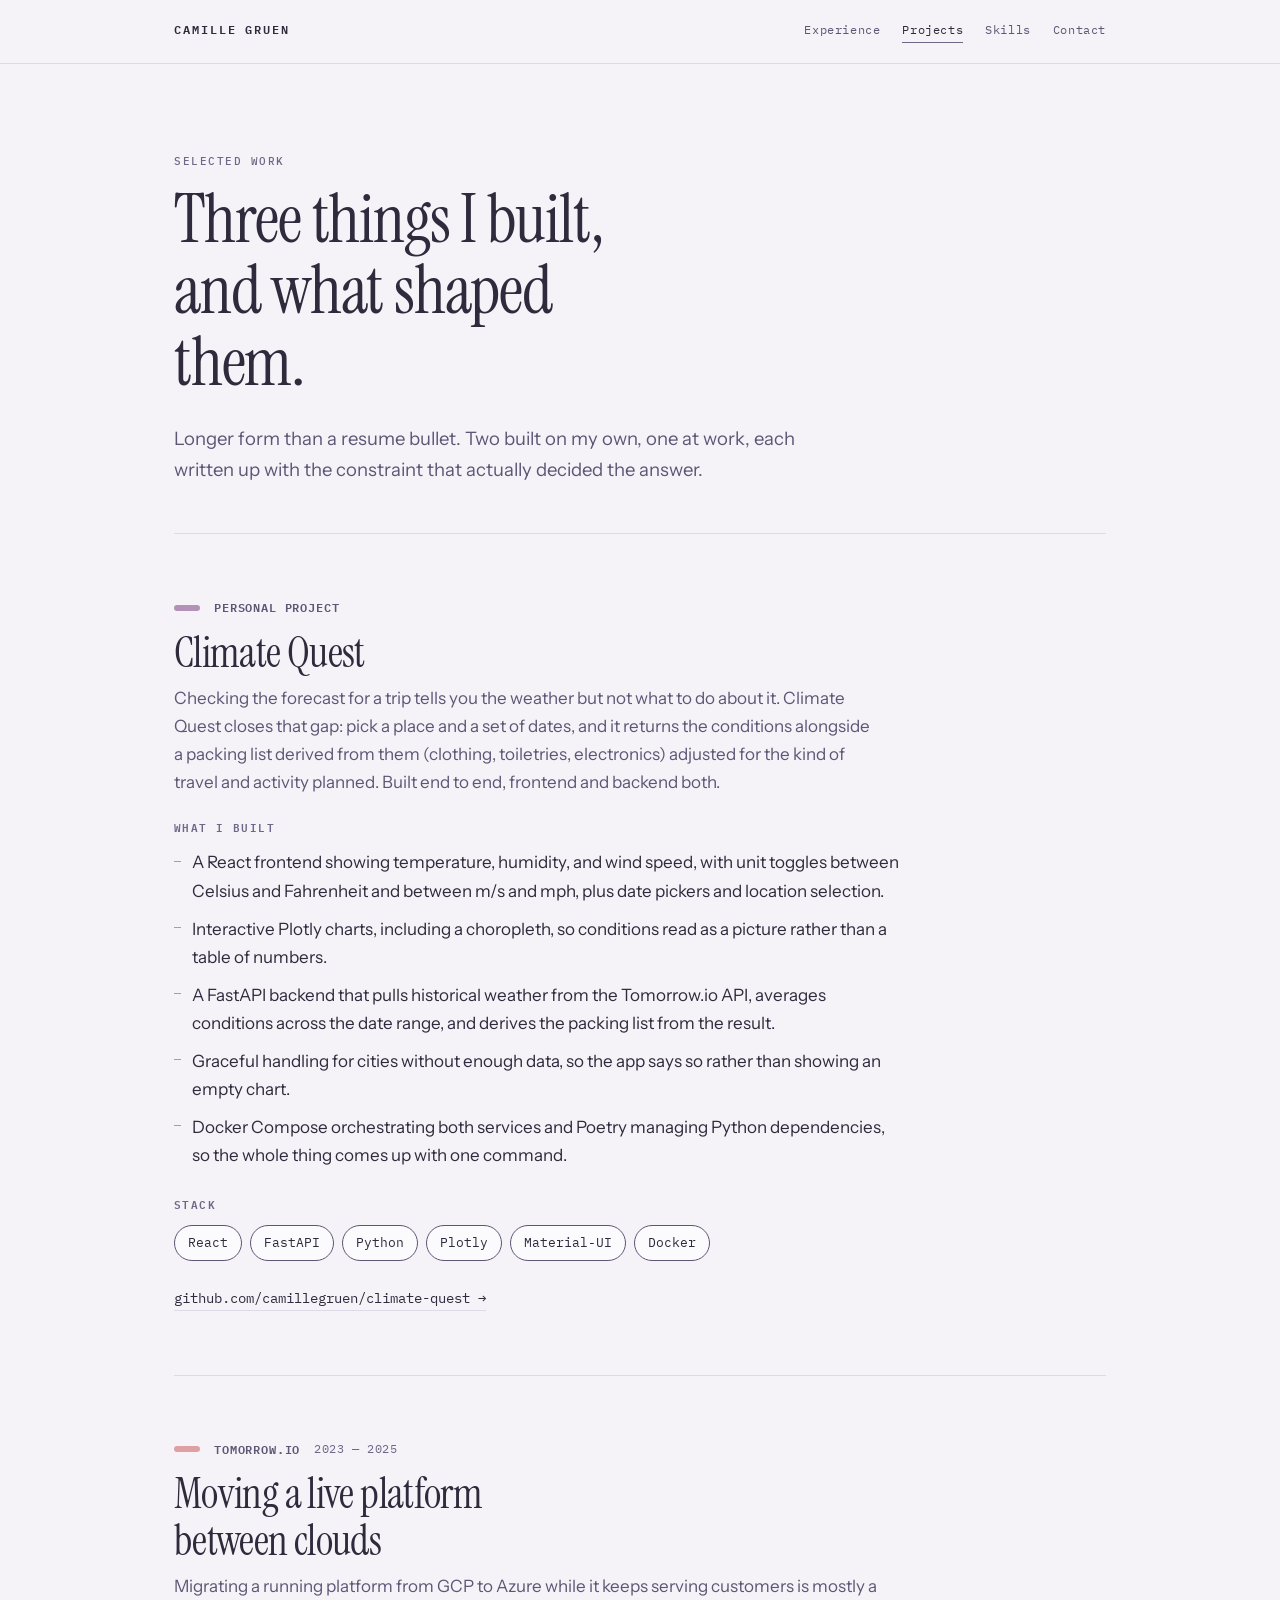
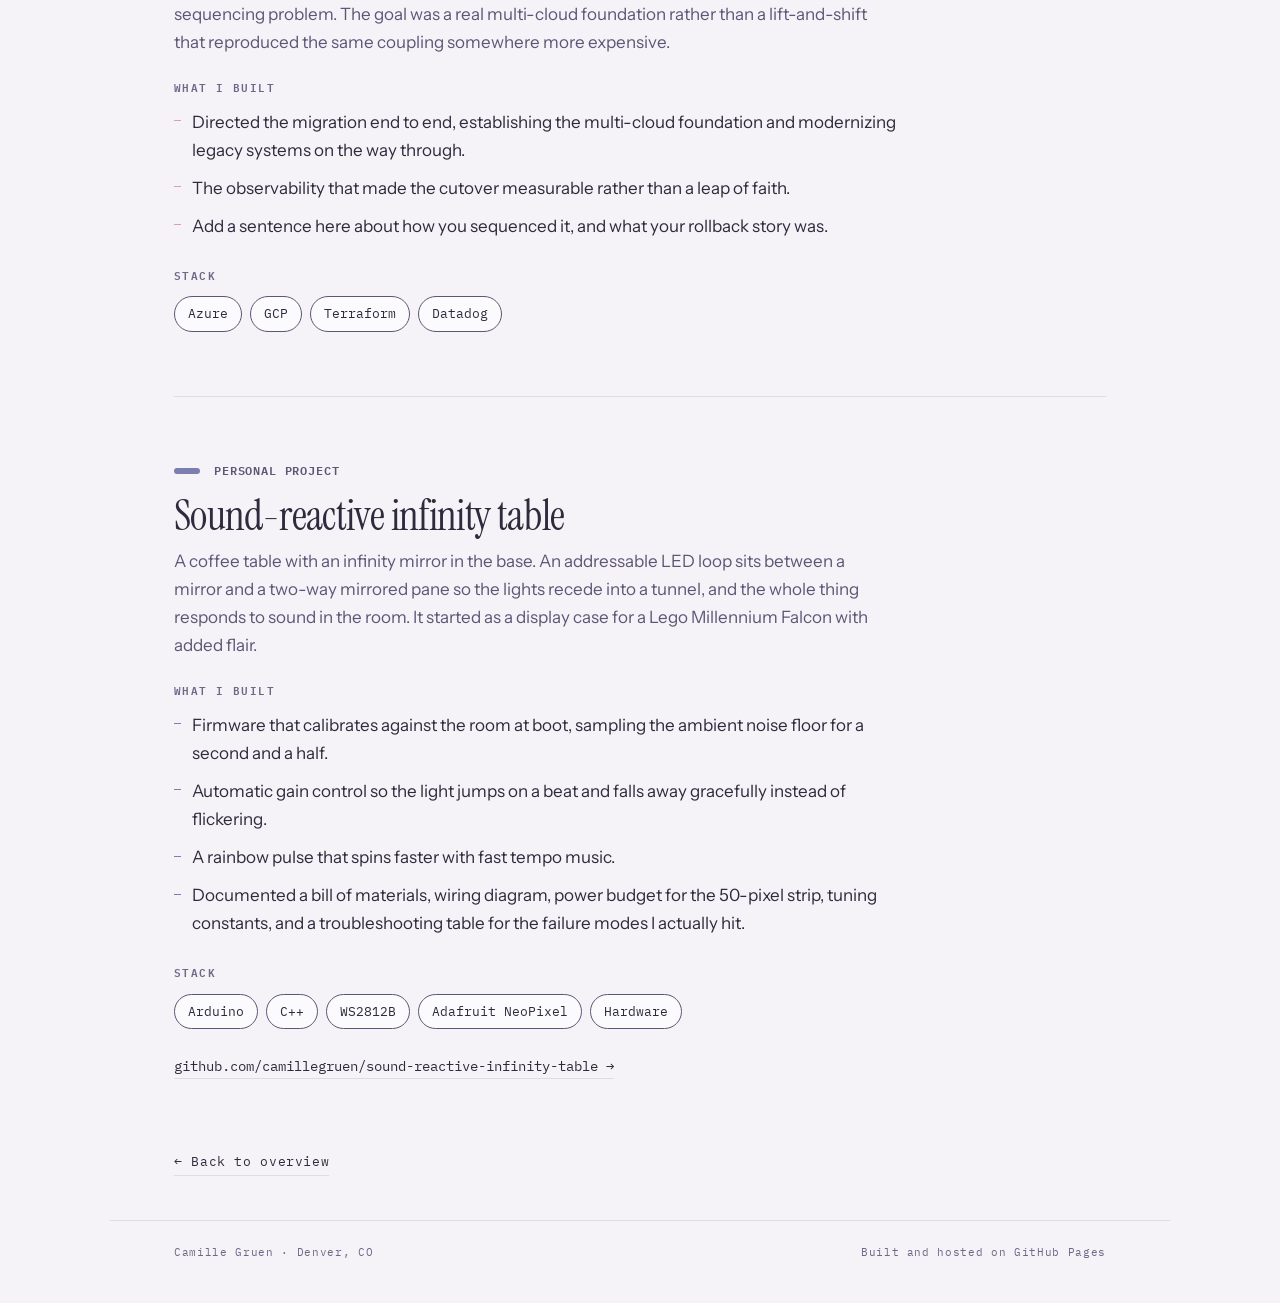
==== commit c7505cb7: "Add sound reactive infinity table project" ====
--- a/projects.html
+++ b/projects.html
@@ -4,10 +4,10 @@
 <meta charset="utf-8">
 <meta name="viewport" content="width=device-width, initial-scale=1">
 <title>Selected work — Camille Gruen</title>
-<meta name="description" content="Two things I built: a weather and travel-planning app, and a live multi-cloud migration.">
+<meta name="description" content="Three things I built: a weather and travel-planning app, a live multi-cloud migration, and a sound-reactive infinity table.">
 <meta name="author" content="Camille Gruen">
 <meta property="og:title" content="Selected work — Camille Gruen">
-<meta property="og:description" content="Two things I built, and what shaped them.">
+<meta property="og:description" content="Three things I built, and what shaped them.">
 <link rel="preconnect" href="https://fonts.googleapis.com">
 <link rel="preconnect" href="https://fonts.gstatic.com" crossorigin>
 <link href="https://fonts.googleapis.com/css2?family=IBM+Plex+Mono:wght@400;500;600&family=Instrument+Sans:ital,wght@0,400;0,500;0,600;1,400&family=Instrument+Serif:ital@0;1&display=swap" rel="stylesheet">
@@ -34,10 +34,10 @@
 
   <section class="page-head wrap">
     <p class="eyebrow">Selected work</p>
-    <h1>Things I built, and what shaped them.</h1>
+    <h1>Three things I built, and what shaped them.</h1>
     <p class="standfirst">
-      Projects that I built end to end, or that I led from start to finish. 
-      <!-- Each one is a story of a problem, a solution, and the tradeoffs along the way. -->
+      Longer form than a resume bullet. Two built on my own, one at work, each written up
+      with the constraint that actually decided the answer.
     </p>
   </section>
 
@@ -53,7 +53,7 @@
         <p class="context">
           Checking the forecast for a trip tells you the weather but not what to do about it.
           Climate Quest closes that gap: pick a place and a set of dates, and it returns the
-          conditions alongside a packing list derived from them(clothing, toiletries,
+          conditions alongside a packing list derived from them (clothing, toiletries,
           electronics) adjusted for the kind of travel and activity planned. Built end
           to end, frontend and backend both.
         </p>
@@ -90,11 +90,40 @@
         <ul class="did">
           <li>Directed the migration end to end, establishing the multi-cloud foundation and modernizing legacy systems on the way through.</li>
           <li>The observability that made the cutover measurable rather than a leap of faith.</li>
-          <!-- <li>Add a sentence here about how you sequenced it, and what your rollback story was.</li> -->
+          <li>Add a sentence here about how you sequenced it, and what your rollback story was.</li>
         </ul>
         <h3>Stack</h3>
         <ul class="chips">
           <li>Azure</li><li>GCP</li><li>Terraform</li><li>Datadog</li>
+        </ul>
+      </li>
+
+
+      <li class="project rise" style="--node:var(--r2)">
+        <div class="project-top">
+          <span class="era" aria-hidden="true"></span>
+          <span class="co-name">Personal project</span>
+        </div>
+        <h2>Sound-reactive infinity table</h2>
+        <p class="context">
+          A coffee table with an infinity mirror in the base. An addressable LED loop sits
+          between a mirror and a two-way mirrored pane so the lights recede into a tunnel, and
+          the whole thing responds to sound in the room. It started as a display case for a
+          Lego Millennium Falcon with added flair. 
+        </p>
+        <h3>What I built</h3>
+        <ul class="did">
+          <li>Firmware that calibrates against the room at boot, sampling the ambient noise floor for a second and a half.</li>
+          <li>Automatic gain control so the light jumps on a beat and falls away gracefully instead of flickering.</li>
+          <li>A rainbow pulse that spins faster with fast tempo music.</li>
+          <li>Documented a bill of materials, wiring diagram, power budget for the 50-pixel strip, tuning constants, and a troubleshooting table for the failure modes I actually hit.</li>
+        </ul>
+        <h3>Stack</h3>
+        <ul class="chips">
+          <li>Arduino</li><li>C++</li><li>WS2812B</li><li>Adafruit NeoPixel</li><li>Hardware</li>
+        </ul>
+        <ul class="links" style="margin-top:22px">
+          <li><a href="https://github.com/camillegruen/sound-reactive-infinity-table">github.com/camillegruen/sound-reactive-infinity-table &rarr;</a></li>
         </ul>
       </li>
 
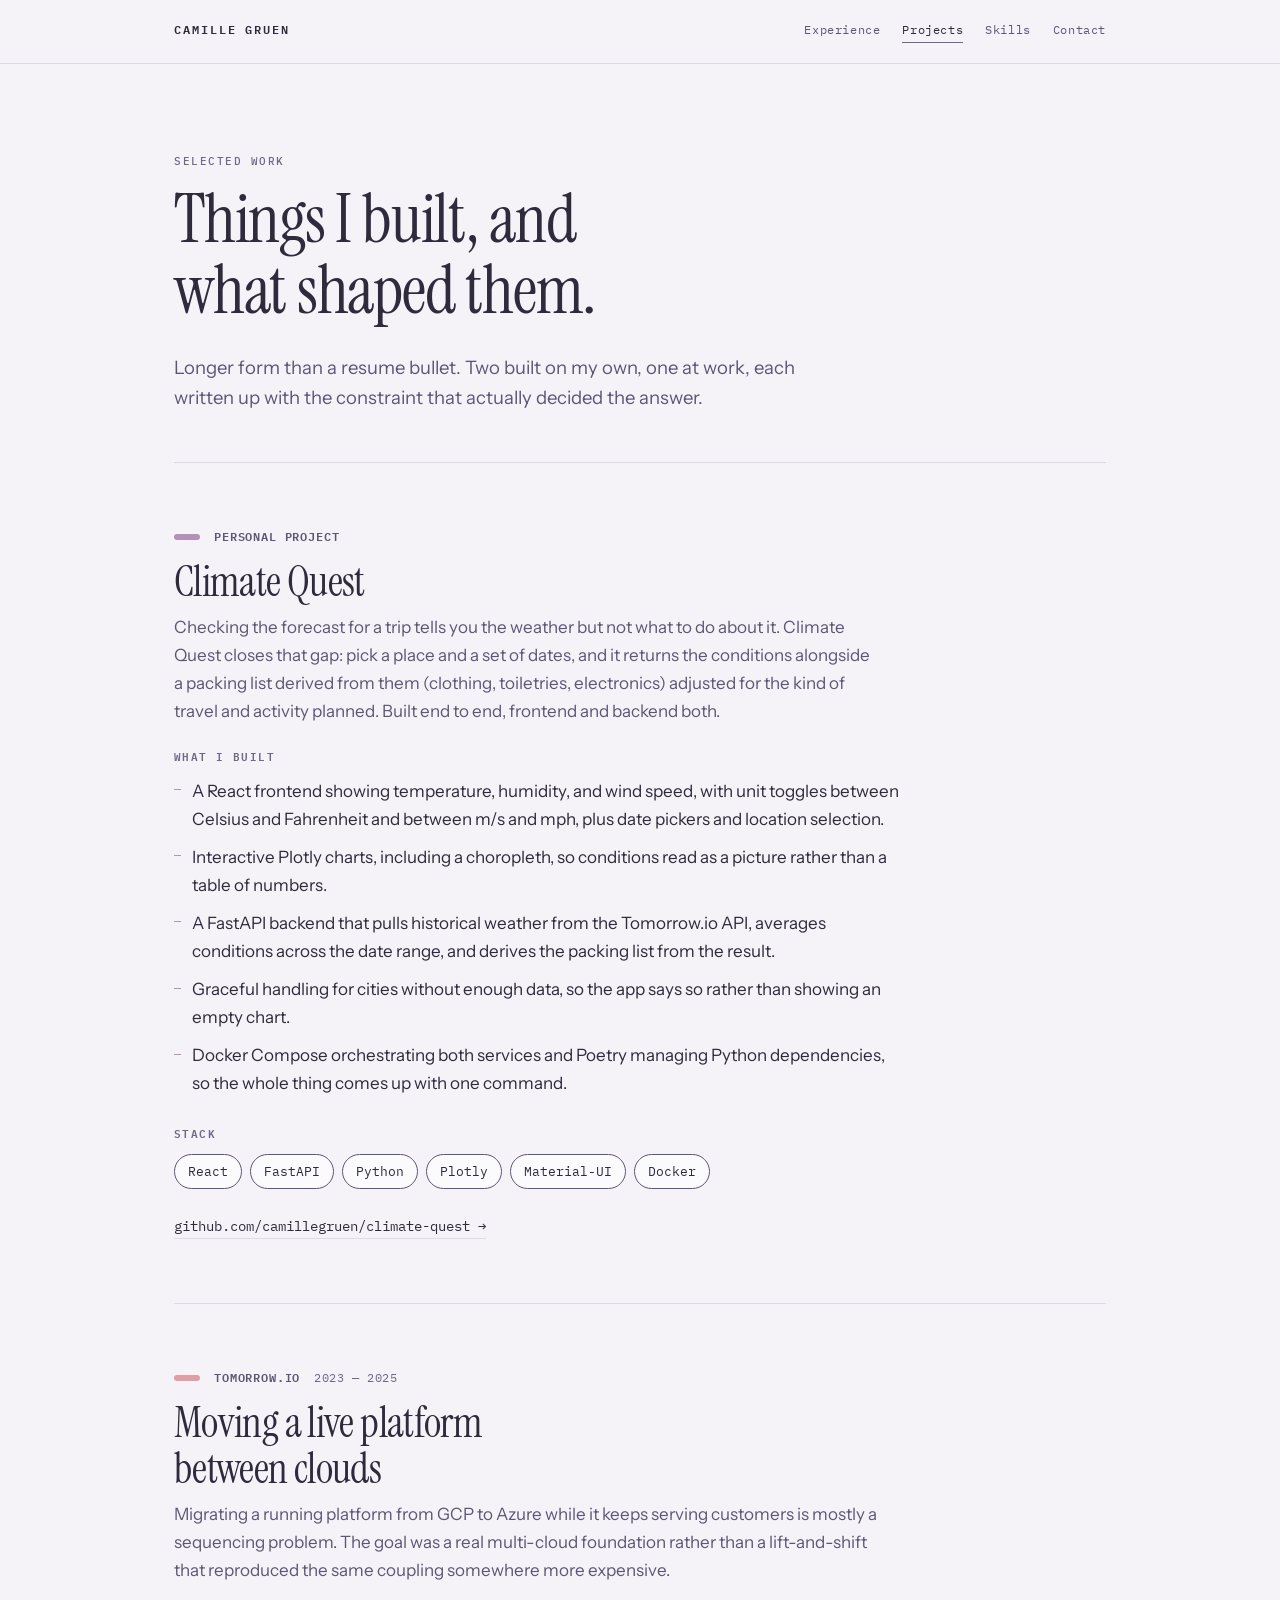
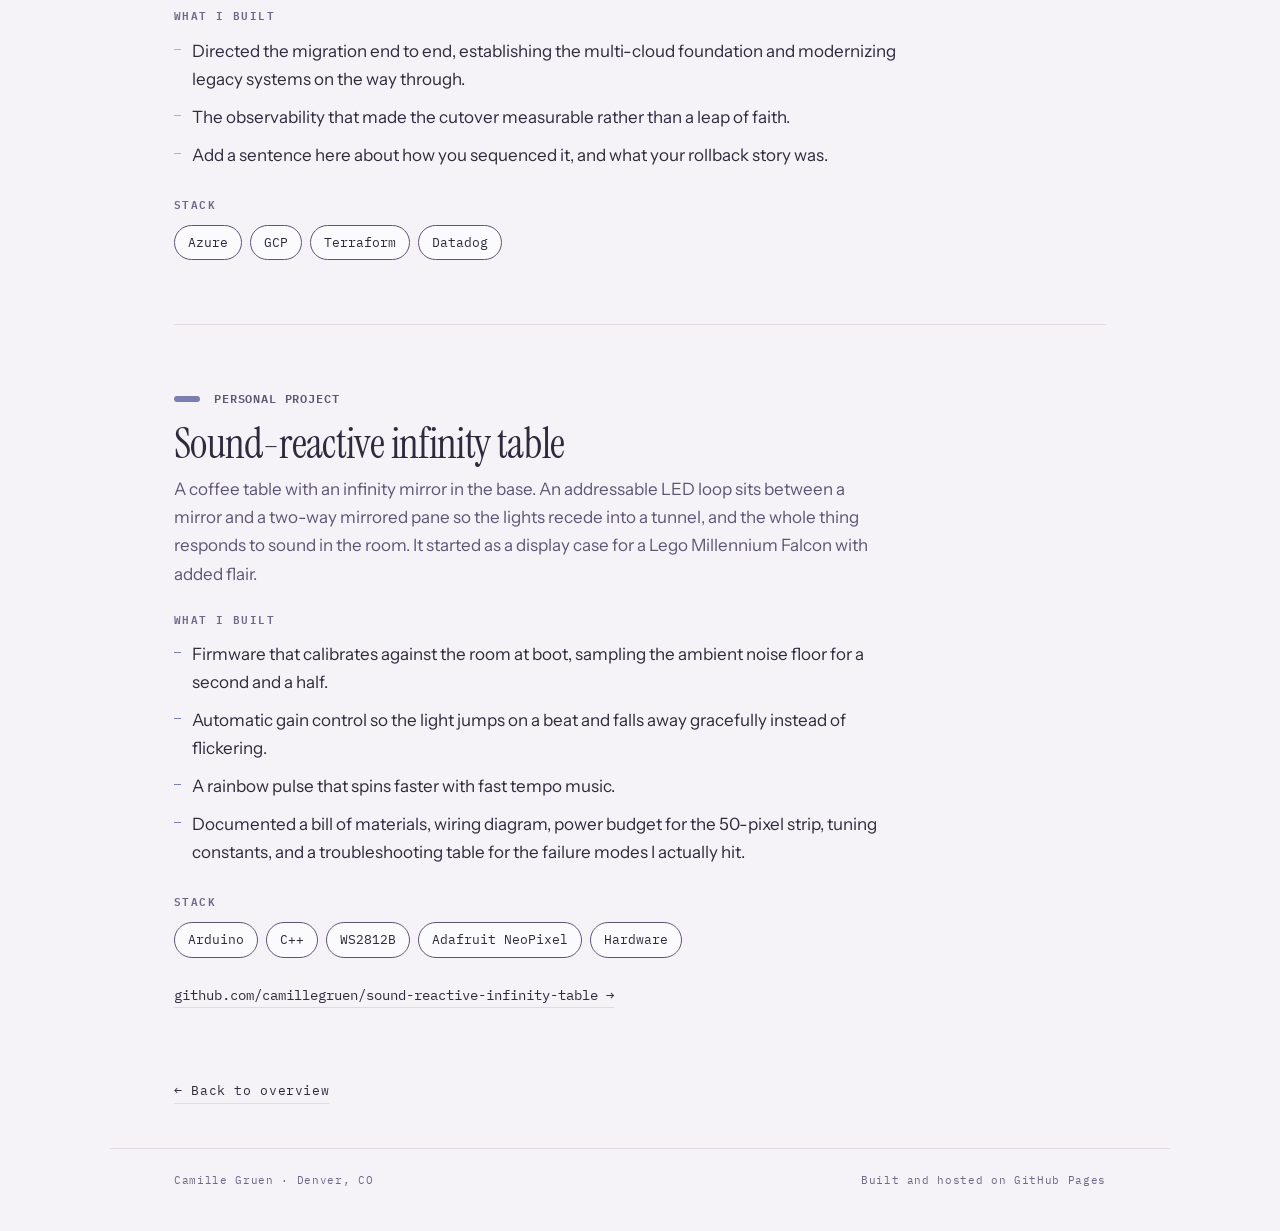
==== commit 1198ebe1: "Add sound reactive infinity table project" ====
--- a/projects.html
+++ b/projects.html
@@ -4,10 +4,10 @@
 <meta charset="utf-8">
 <meta name="viewport" content="width=device-width, initial-scale=1">
 <title>Selected work — Camille Gruen</title>
-<meta name="description" content="Three things I built: a weather and travel-planning app, a live multi-cloud migration, and a sound-reactive infinity table.">
+<meta name="description" content="Things I built: a weather and travel-planning app, a live multi-cloud migration, and a sound reactive infinity table.">
 <meta name="author" content="Camille Gruen">
 <meta property="og:title" content="Selected work — Camille Gruen">
-<meta property="og:description" content="Three things I built, and what shaped them.">
+<meta property="og:description" content="Things I built, and what shaped them.">
 <link rel="preconnect" href="https://fonts.googleapis.com">
 <link rel="preconnect" href="https://fonts.gstatic.com" crossorigin>
 <link href="https://fonts.googleapis.com/css2?family=IBM+Plex+Mono:wght@400;500;600&family=Instrument+Sans:ital,wght@0,400;0,500;0,600;1,400&family=Instrument+Serif:ital@0;1&display=swap" rel="stylesheet">
@@ -34,7 +34,7 @@
 
   <section class="page-head wrap">
     <p class="eyebrow">Selected work</p>
-    <h1>Three things I built, and what shaped them.</h1>
+    <h1>Things I built, and what shaped them.</h1>
     <p class="standfirst">
       Longer form than a resume bullet. Two built on my own, one at work, each written up
       with the constraint that actually decided the answer.
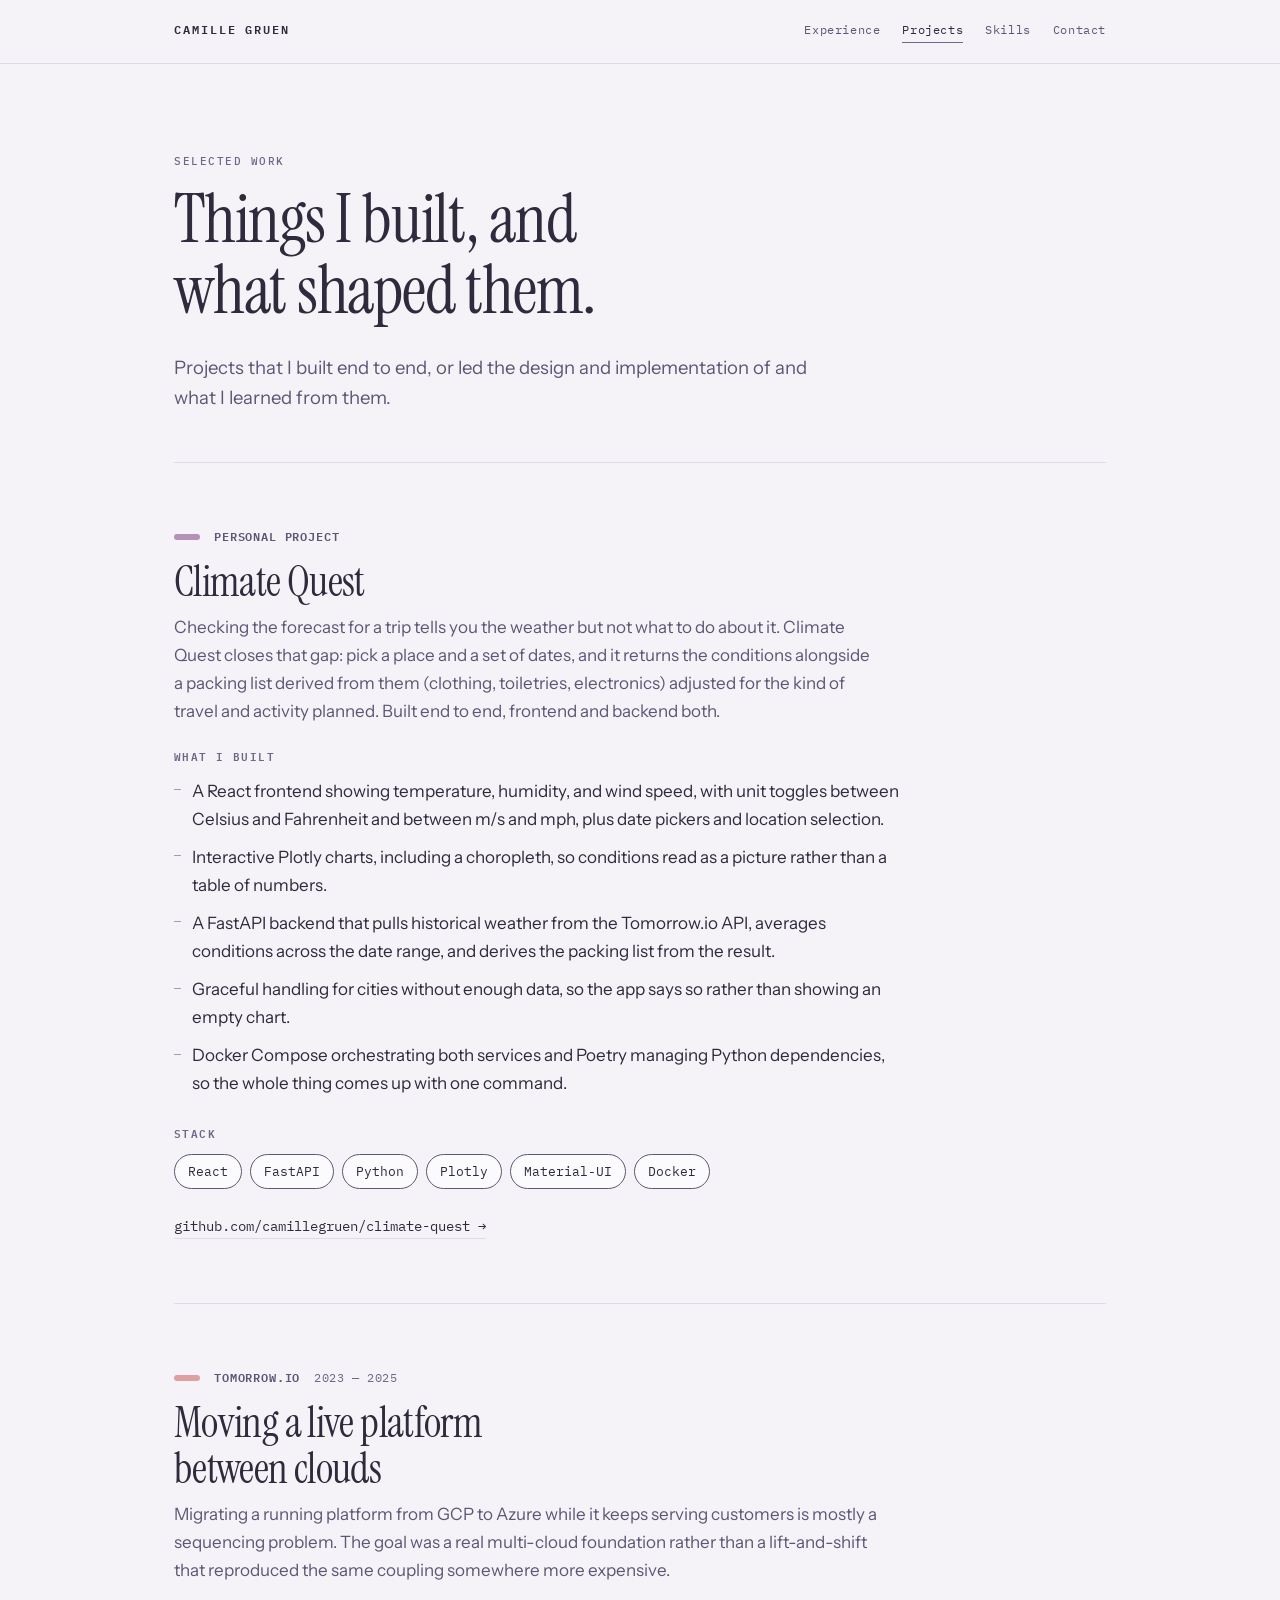
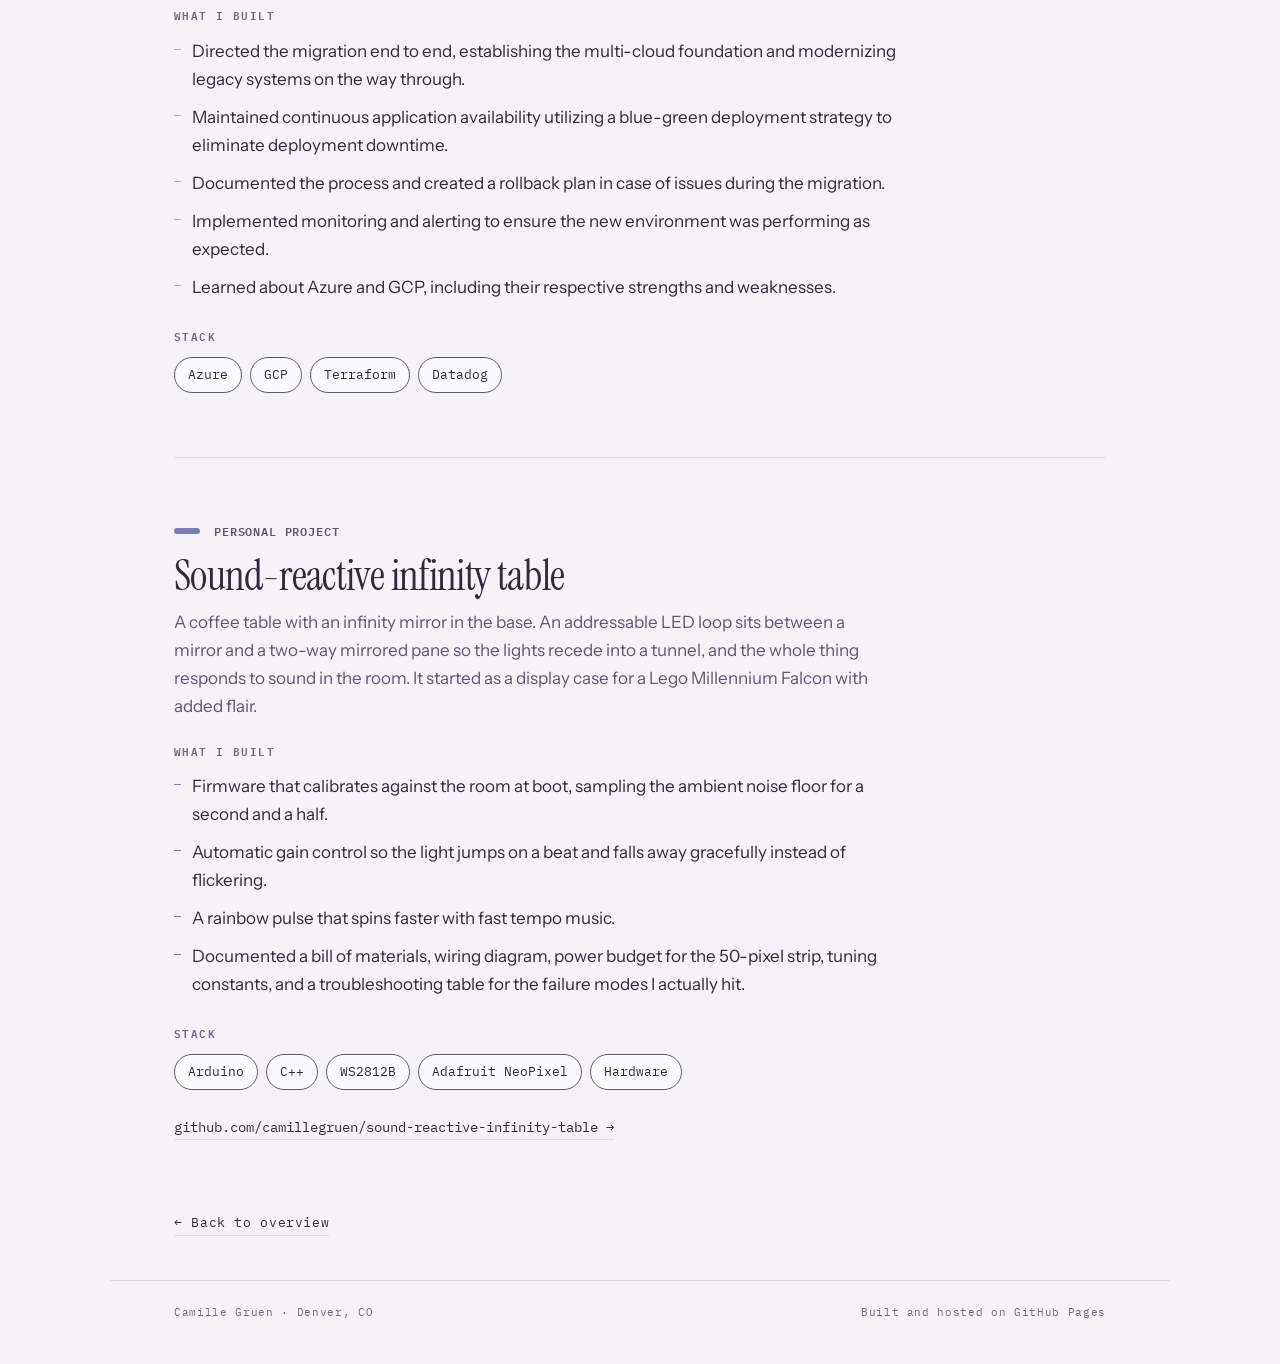
==== commit 8cf76500: "Add sound reactive infinity table project" ====
--- a/projects.html
+++ b/projects.html
@@ -36,8 +36,7 @@
     <p class="eyebrow">Selected work</p>
     <h1>Things I built, and what shaped them.</h1>
     <p class="standfirst">
-      Longer form than a resume bullet. Two built on my own, one at work, each written up
-      with the constraint that actually decided the answer.
+      Projects that I built end to end, or led the design and implementation of and what I learned from them.
     </p>
   </section>
 
@@ -89,8 +88,10 @@
         <h3>What I built</h3>
         <ul class="did">
           <li>Directed the migration end to end, establishing the multi-cloud foundation and modernizing legacy systems on the way through.</li>
-          <li>The observability that made the cutover measurable rather than a leap of faith.</li>
-          <li>Add a sentence here about how you sequenced it, and what your rollback story was.</li>
+          <li>Maintained continuous application availability utilizing a blue-green deployment strategy to eliminate deployment downtime.</li>
+          <li>Documented the process and created a rollback plan in case of issues during the migration.</li>
+          <li>Implemented monitoring and alerting to ensure the new environment was performing as expected.</li>
+          <li>Learned about Azure and GCP, including their respective strengths and weaknesses.</li>
         </ul>
         <h3>Stack</h3>
         <ul class="chips">
